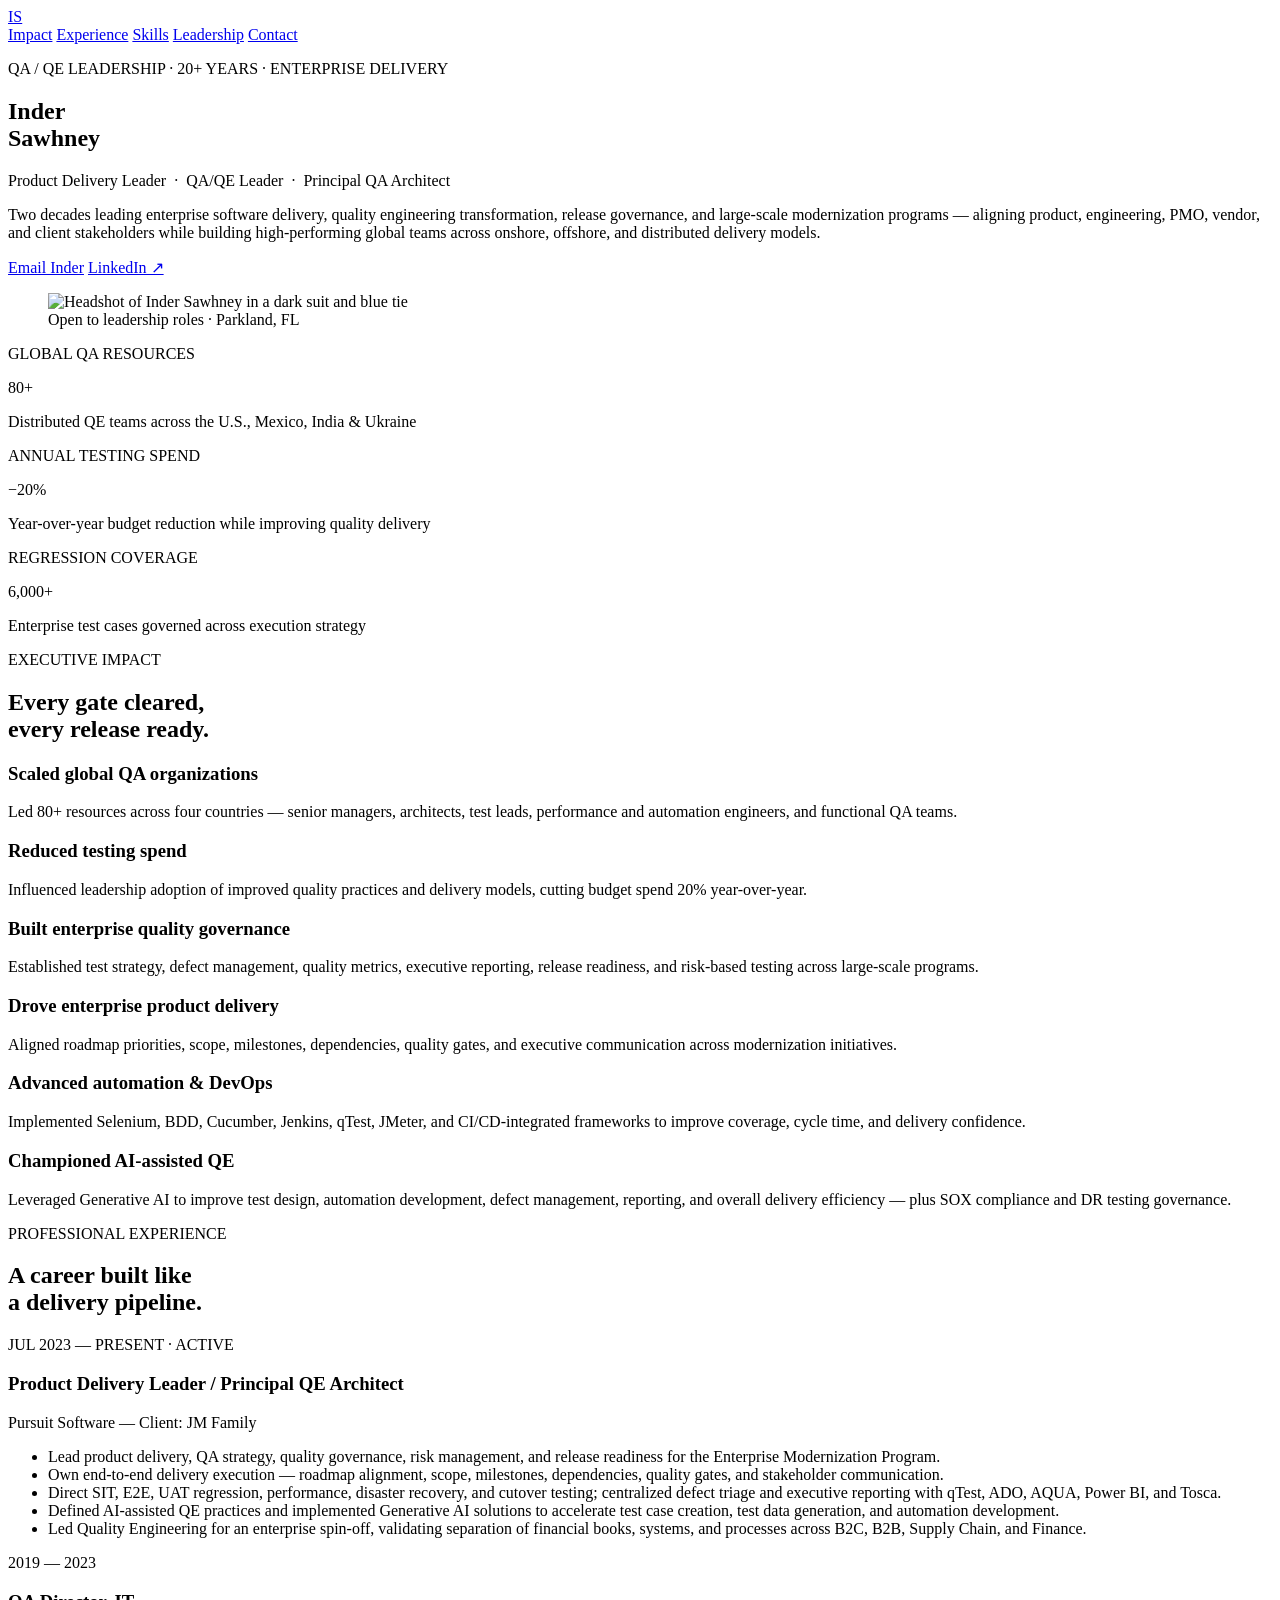
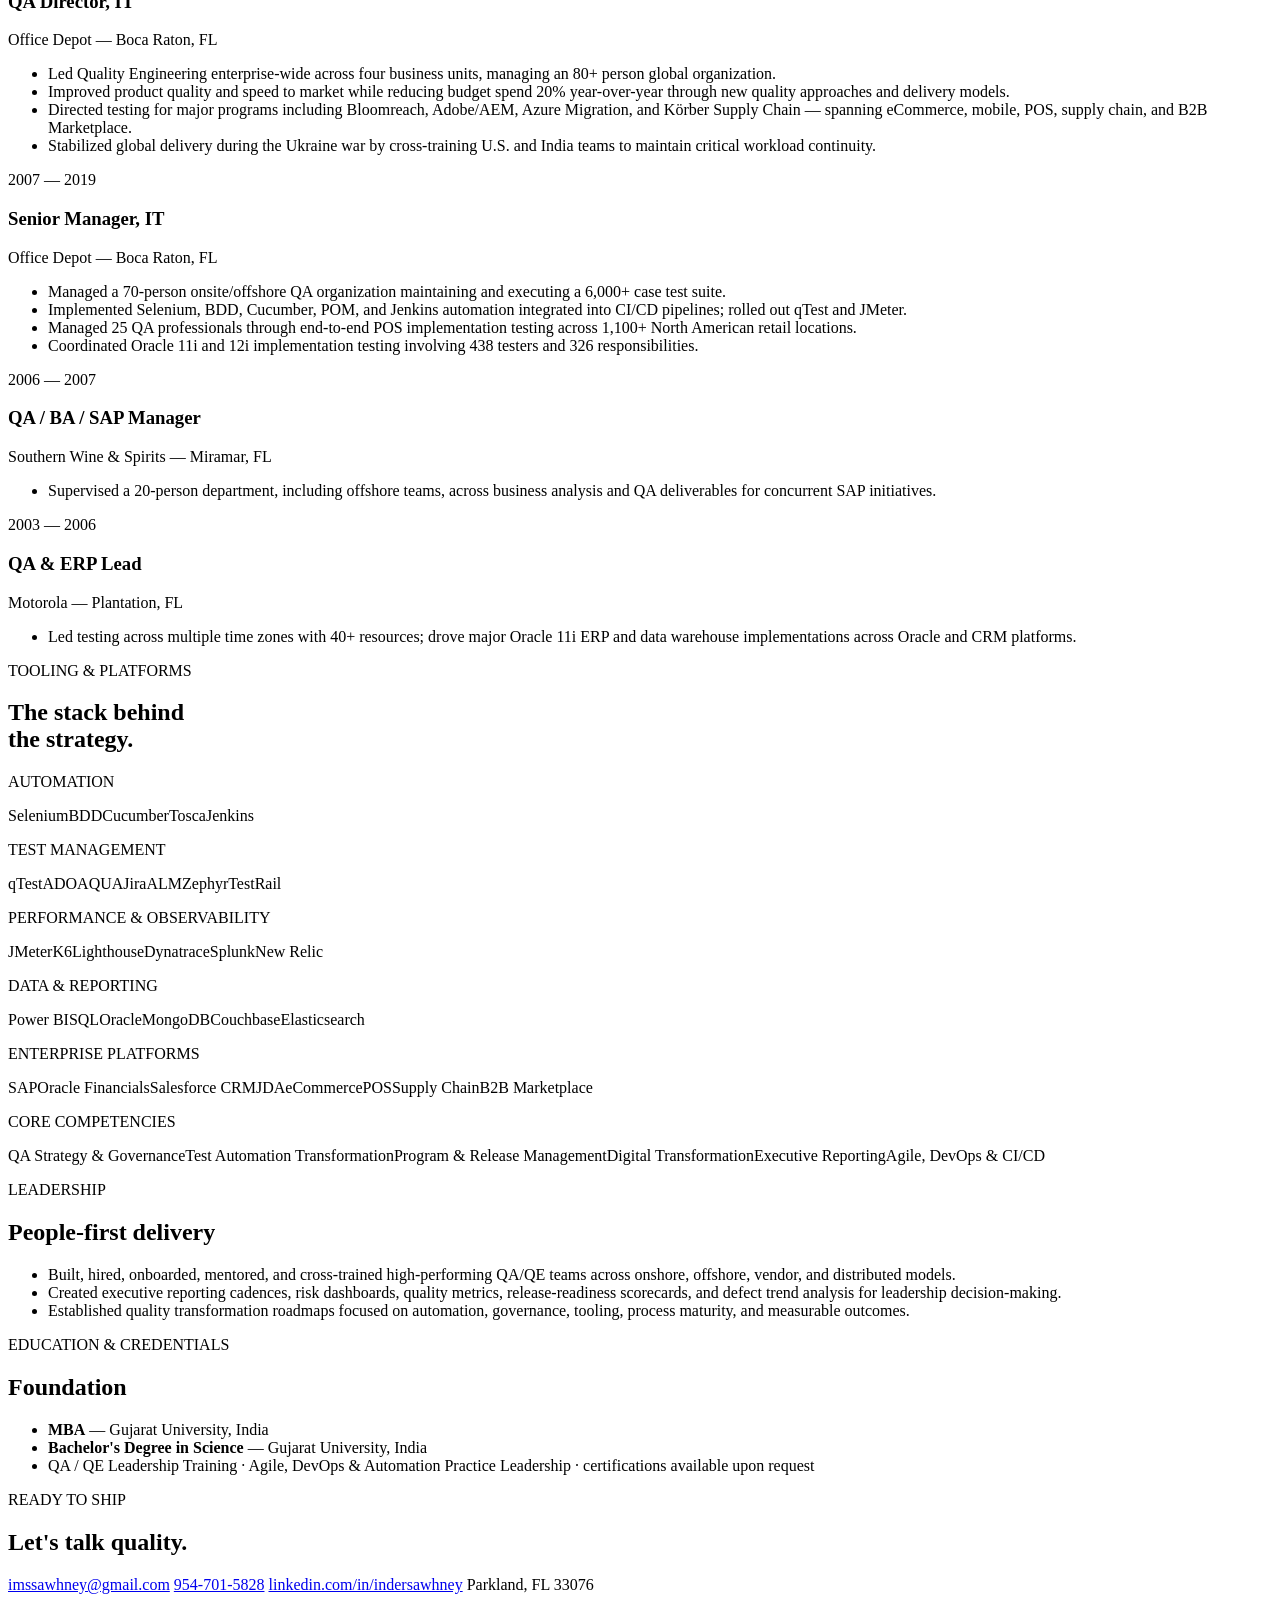
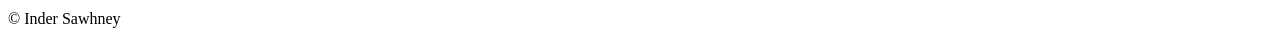
==== index.html @ ab3f5be6 "index.html This HTML file serves as a personal webpage for Inder Sawhney, showcasing his professiona" ====
<!DOCTYPE html>
<html lang="en">
<head>
  <meta charset="UTF-8">
  <meta name="viewport" content="width=device-width, initial-scale=1.0">
  <title>Inder Sawhney — QA/QE &amp; Product Delivery Leader</title>
  <meta name="description" content="Inder Sawhney — QA/QE leader with 20+ years driving enterprise software delivery, quality engineering transformation, and large-scale modernization programs.">
  <link rel="preconnect" href="https://fonts.googleapis.com">
  <link rel="preconnect" href="https://fonts.gstatic.com" crossorigin>
  <link href="https://fonts.googleapis.com/css2?family=Schibsted+Grotesk:wght@500;700;800&family=IBM+Plex+Sans:wght@400;500;600&family=IBM+Plex+Mono:wght@400;500&display=swap" rel="stylesheet">
  <link rel="stylesheet" href="style.css">
</head>
<body>

  <header class="nav">
    <a class="nav-mark" href="#top">IS<span class="nav-dot"></span></a>
    <nav class="nav-links" aria-label="Sections">
      <a href="#impact">Impact</a>
      <a href="#experience">Experience</a>
      <a href="#skills">Skills</a>
      <a href="#leadership">Leadership</a>
      <a href="#contact" class="nav-cta">Contact</a>
    </nav>
  </header>

  <main id="top">

    <!-- ============ HERO ============ -->
    <section class="hero">
      <div class="hero-copy reveal">
        <p class="eyebrow">QA / QE LEADERSHIP · 20+ YEARS · ENTERPRISE DELIVERY</p>
        <h1>Inder<br>Sawhney</h1>
        <p class="hero-title">Product Delivery Leader &nbsp;·&nbsp; QA/QE Leader &nbsp;·&nbsp; Principal QA Architect</p>
        <p class="hero-summary">
          Two decades leading enterprise software delivery, quality engineering
          transformation, release governance, and large-scale modernization
          programs — aligning product, engineering, PMO, vendor, and client
          stakeholders while building high-performing global teams across
          onshore, offshore, and distributed delivery models.
        </p>
        <div class="hero-actions">
          <a class="btn btn-solid" href="mailto:imssawhney@gmail.com">Email Inder</a>
          <a class="btn btn-ghost" href="https://linkedin.com/in/indersawhney" target="_blank" rel="noopener">LinkedIn ↗</a>
        </div>
      </div>

      <figure class="hero-photo reveal">
        <img src="inder-headshot.jpg" alt="Headshot of Inder Sawhney in a dark suit and blue tie" width="900" height="1350">
        <figcaption class="photo-chip"><span class="status-dot"></span>Open to leadership roles · Parkland, FL</figcaption>
      </figure>
    </section>

    <!-- ============ READINESS DASHBOARD ============ -->
    <section class="dash reveal" aria-label="Career highlights">
      <div class="dash-tile">
        <p class="dash-label">GLOBAL QA RESOURCES</p>
        <p class="dash-value">80+</p>
        <p class="dash-note">Distributed QE teams across the U.S., Mexico, India &amp; Ukraine</p>
      </div>
      <div class="dash-tile">
        <p class="dash-label">ANNUAL TESTING SPEND</p>
        <p class="dash-value">−20%</p>
        <p class="dash-note">Year-over-year budget reduction while improving quality delivery</p>
      </div>
      <div class="dash-tile">
        <p class="dash-label">REGRESSION COVERAGE</p>
        <p class="dash-value">6,000+</p>
        <p class="dash-note">Enterprise test cases governed across execution strategy</p>
      </div>
    </section>

    <!-- ============ IMPACT ============ -->
    <section class="section" id="impact">
      <div class="section-head reveal">
        <p class="eyebrow">EXECUTIVE IMPACT</p>
        <h2>Every gate cleared,<br>every release ready.</h2>
      </div>
      <div class="gate-grid">
        <article class="gate reveal">
          <h3>Scaled global QA organizations</h3>
          <p>Led 80+ resources across four countries — senior managers, architects, test leads, performance and automation engineers, and functional QA teams.</p>
        </article>
        <article class="gate reveal">
          <h3>Reduced testing spend</h3>
          <p>Influenced leadership adoption of improved quality practices and delivery models, cutting budget spend 20% year-over-year.</p>
        </article>
        <article class="gate reveal">
          <h3>Built enterprise quality governance</h3>
          <p>Established test strategy, defect management, quality metrics, executive reporting, release readiness, and risk-based testing across large-scale programs.</p>
        </article>
        <article class="gate reveal">
          <h3>Drove enterprise product delivery</h3>
          <p>Aligned roadmap priorities, scope, milestones, dependencies, quality gates, and executive communication across modernization initiatives.</p>
        </article>
        <article class="gate reveal">
          <h3>Advanced automation &amp; DevOps</h3>
          <p>Implemented Selenium, BDD, Cucumber, Jenkins, qTest, JMeter, and CI/CD-integrated frameworks to improve coverage, cycle time, and delivery confidence.</p>
        </article>
        <article class="gate reveal">
          <h3>Championed AI-assisted QE</h3>
          <p>Leveraged Generative AI to improve test design, automation development, defect management, reporting, and overall delivery efficiency — plus SOX compliance and DR testing governance.</p>
        </article>
      </div>
    </section>

    <!-- ============ EXPERIENCE PIPELINE ============ -->
    <section class="section section-dark" id="experience">
      <div class="section-head reveal">
        <p class="eyebrow eyebrow-light">PROFESSIONAL EXPERIENCE</p>
        <h2>A career built like<br>a delivery pipeline.</h2>
      </div>

      <div class="pipeline">

        <article class="stage reveal">
          <div class="stage-rail"><span class="node node-active"></span></div>
          <div class="stage-body">
            <p class="stage-meta">JUL 2023 — PRESENT · <span class="stage-live">ACTIVE</span></p>
            <h3>Product Delivery Leader / Principal QE Architect</h3>
            <p class="stage-org">Pursuit Software — Client: JM Family</p>
            <ul>
              <li>Lead product delivery, QA strategy, quality governance, risk management, and release readiness for the Enterprise Modernization Program.</li>
              <li>Own end-to-end delivery execution — roadmap alignment, scope, milestones, dependencies, quality gates, and stakeholder communication.</li>
              <li>Direct SIT, E2E, UAT regression, performance, disaster recovery, and cutover testing; centralized defect triage and executive reporting with qTest, ADO, AQUA, Power BI, and Tosca.</li>
              <li>Defined AI-assisted QE practices and implemented Generative AI solutions to accelerate test case creation, test data generation, and automation development.</li>
              <li>Led Quality Engineering for an enterprise spin-off, validating separation of financial books, systems, and processes across B2C, B2B, Supply Chain, and Finance.</li>
            </ul>
          </div>
        </article>

        <article class="stage reveal">
          <div class="stage-rail"><span class="node"></span></div>
          <div class="stage-body">
            <p class="stage-meta">2019 — 2023</p>
            <h3>QA Director, IT</h3>
            <p class="stage-org">Office Depot — Boca Raton, FL</p>
            <ul>
              <li>Led Quality Engineering enterprise-wide across four business units, managing an 80+ person global organization.</li>
              <li>Improved product quality and speed to market while reducing budget spend 20% year-over-year through new quality approaches and delivery models.</li>
              <li>Directed testing for major programs including Bloomreach, Adobe/AEM, Azure Migration, and Körber Supply Chain — spanning eCommerce, mobile, POS, supply chain, and B2B Marketplace.</li>
              <li>Stabilized global delivery during the Ukraine war by cross-training U.S. and India teams to maintain critical workload continuity.</li>
            </ul>
          </div>
        </article>

        <article class="stage reveal">
          <div class="stage-rail"><span class="node"></span></div>
          <div class="stage-body">
            <p class="stage-meta">2007 — 2019</p>
            <h3>Senior Manager, IT</h3>
            <p class="stage-org">Office Depot — Boca Raton, FL</p>
            <ul>
              <li>Managed a 70-person onsite/offshore QA organization maintaining and executing a 6,000+ case test suite.</li>
              <li>Implemented Selenium, BDD, Cucumber, POM, and Jenkins automation integrated into CI/CD pipelines; rolled out qTest and JMeter.</li>
              <li>Managed 25 QA professionals through end-to-end POS implementation testing across 1,100+ North American retail locations.</li>
              <li>Coordinated Oracle 11i and 12i implementation testing involving 438 testers and 326 responsibilities.</li>
            </ul>
          </div>
        </article>

        <article class="stage reveal">
          <div class="stage-rail"><span class="node"></span></div>
          <div class="stage-body">
            <p class="stage-meta">2006 — 2007</p>
            <h3>QA / BA / SAP Manager</h3>
            <p class="stage-org">Southern Wine &amp; Spirits — Miramar, FL</p>
            <ul>
              <li>Supervised a 20-person department, including offshore teams, across business analysis and QA deliverables for concurrent SAP initiatives.</li>
            </ul>
          </div>
        </article>

        <article class="stage reveal">
          <div class="stage-rail"><span class="node node-last"></span></div>
          <div class="stage-body">
            <p class="stage-meta">2003 — 2006</p>
            <h3>QA &amp; ERP Lead</h3>
            <p class="stage-org">Motorola — Plantation, FL</p>
            <ul>
              <li>Led testing across multiple time zones with 40+ resources; drove major Oracle 11i ERP and data warehouse implementations across Oracle and CRM platforms.</li>
            </ul>
          </div>
        </article>

      </div>
    </section>

    <!-- ============ SKILLS ============ -->
    <section class="section" id="skills">
      <div class="section-head reveal">
        <p class="eyebrow">TOOLING &amp; PLATFORMS</p>
        <h2>The stack behind<br>the strategy.</h2>
      </div>

      <div class="skills reveal">
        <div class="skill-row">
          <p class="skill-label">AUTOMATION</p>
          <p class="skill-chips"><span>Selenium</span><span>BDD</span><span>Cucumber</span><span>Tosca</span><span>Jenkins</span></p>
        </div>
        <div class="skill-row">
          <p class="skill-label">TEST MANAGEMENT</p>
          <p class="skill-chips"><span>qTest</span><span>ADO</span><span>AQUA</span><span>Jira</span><span>ALM</span><span>Zephyr</span><span>TestRail</span></p>
        </div>
        <div class="skill-row">
          <p class="skill-label">PERFORMANCE &amp; OBSERVABILITY</p>
          <p class="skill-chips"><span>JMeter</span><span>K6</span><span>Lighthouse</span><span>Dynatrace</span><span>Splunk</span><span>New Relic</span></p>
        </div>
        <div class="skill-row">
          <p class="skill-label">DATA &amp; REPORTING</p>
          <p class="skill-chips"><span>Power BI</span><span>SQL</span><span>Oracle</span><span>MongoDB</span><span>Couchbase</span><span>Elasticsearch</span></p>
        </div>
        <div class="skill-row">
          <p class="skill-label">ENTERPRISE PLATFORMS</p>
          <p class="skill-chips"><span>SAP</span><span>Oracle Financials</span><span>Salesforce CRM</span><span>JDA</span><span>eCommerce</span><span>POS</span><span>Supply Chain</span><span>B2B Marketplace</span></p>
        </div>
        <div class="skill-row">
          <p class="skill-label">CORE COMPETENCIES</p>
          <p class="skill-chips"><span>QA Strategy &amp; Governance</span><span>Test Automation Transformation</span><span>Program &amp; Release Management</span><span>Digital Transformation</span><span>Executive Reporting</span><span>Agile, DevOps &amp; CI/CD</span></p>
        </div>
      </div>
    </section>

    <!-- ============ LEADERSHIP + EDUCATION ============ -->
    <section class="section section-split" id="leadership">
      <div class="split-col reveal">
        <p class="eyebrow">LEADERSHIP</p>
        <h2 class="h2-small">People-first delivery</h2>
        <ul class="plain-list">
          <li>Built, hired, onboarded, mentored, and cross-trained high-performing QA/QE teams across onshore, offshore, vendor, and distributed models.</li>
          <li>Created executive reporting cadences, risk dashboards, quality metrics, release-readiness scorecards, and defect trend analysis for leadership decision-making.</li>
          <li>Established quality transformation roadmaps focused on automation, governance, tooling, process maturity, and measurable outcomes.</li>
        </ul>
      </div>
      <div class="split-col reveal">
        <p class="eyebrow">EDUCATION &amp; CREDENTIALS</p>
        <h2 class="h2-small">Foundation</h2>
        <ul class="plain-list">
          <li><strong>MBA</strong> — Gujarat University, India</li>
          <li><strong>Bachelor's Degree in Science</strong> — Gujarat University, India</li>
          <li>QA / QE Leadership Training · Agile, DevOps &amp; Automation Practice Leadership · certifications available upon request</li>
        </ul>
      </div>
    </section>

    <!-- ============ CONTACT ============ -->
    <footer class="contact" id="contact">
      <div class="contact-inner reveal">
        <p class="eyebrow eyebrow-light">READY TO SHIP</p>
        <h2>Let's talk quality.</h2>
        <div class="contact-links">
          <a href="mailto:imssawhney@gmail.com">imssawhney@gmail.com</a>
          <a href="tel:+19547015828">954-701-5828</a>
          <a href="https://linkedin.com/in/indersawhney" target="_blank" rel="noopener">linkedin.com/in/indersawhney</a>
          <span>Parkland, FL 33076</span>
        </div>
        <p class="footnote">© <span id="year"></span> Inder Sawhney</p>
      </div>
    </footer>

  </main>

  <script src="script.js"></script>
</body>
</html>
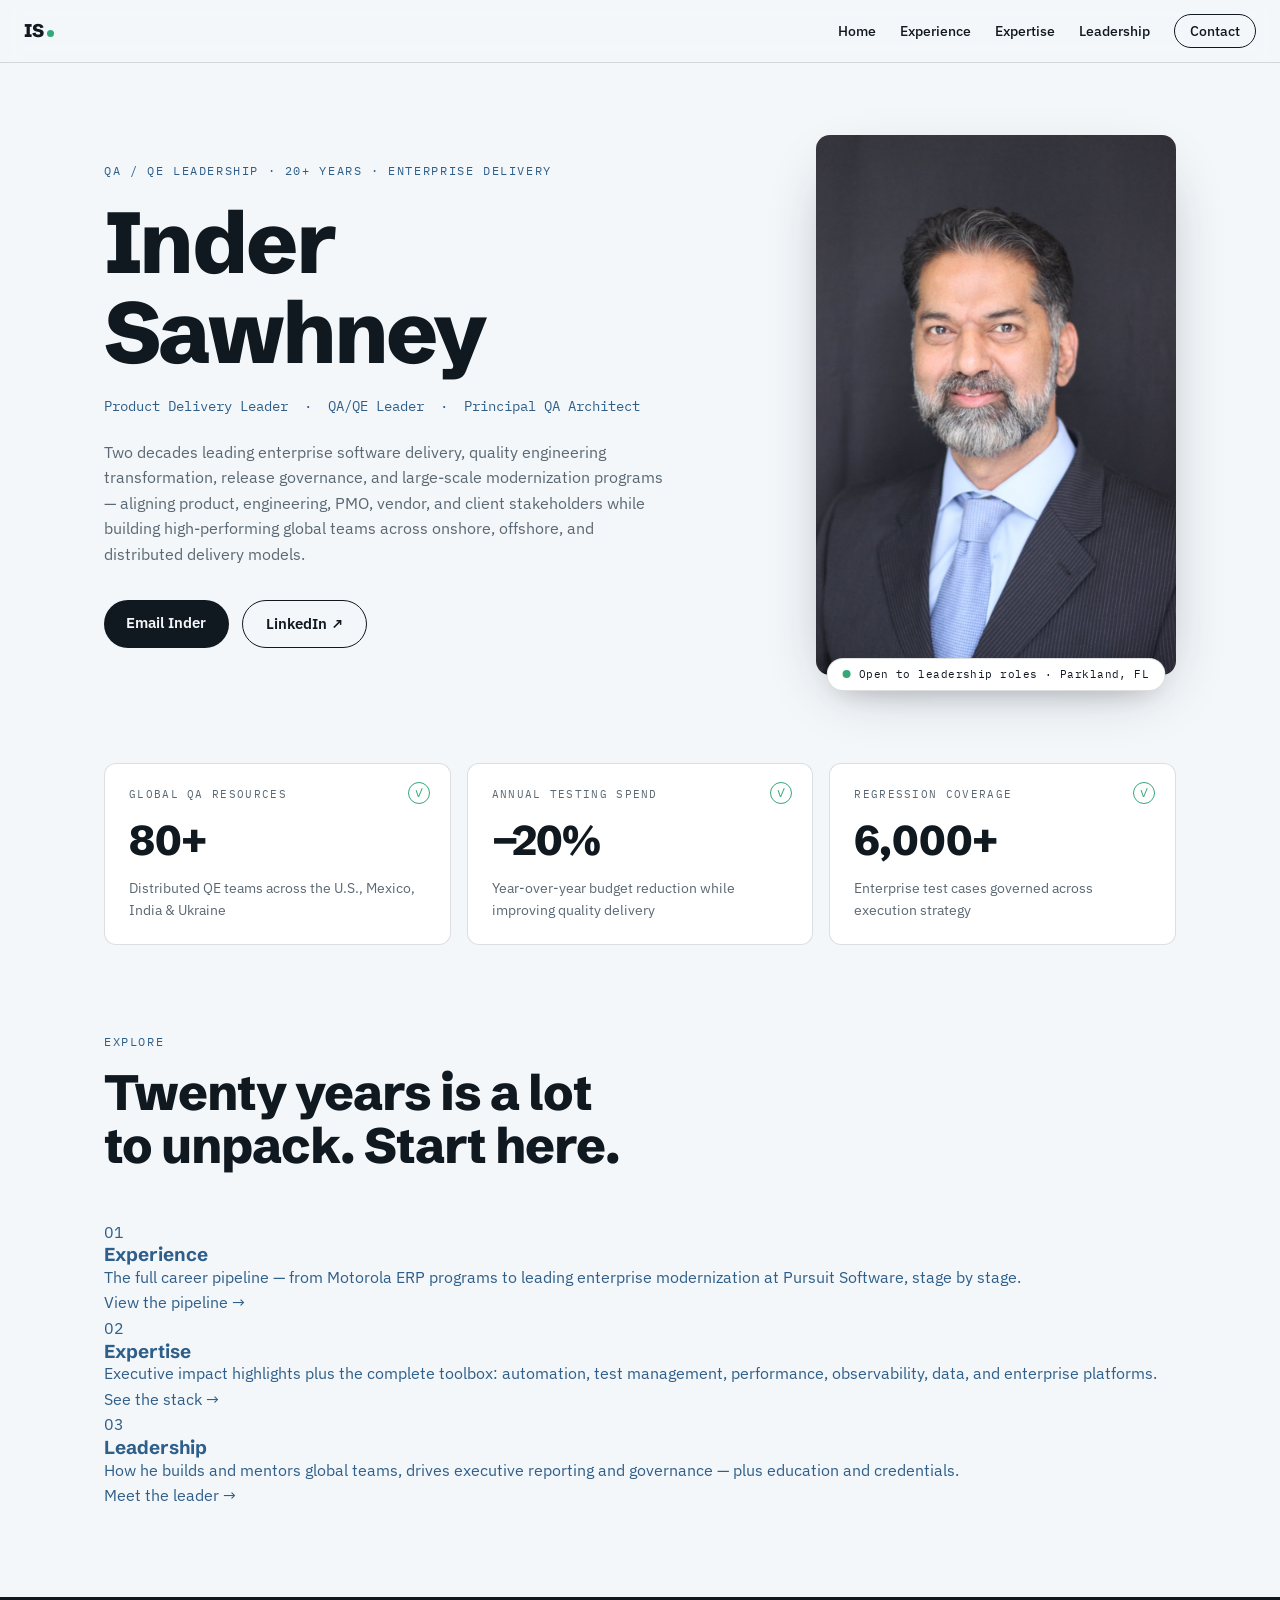
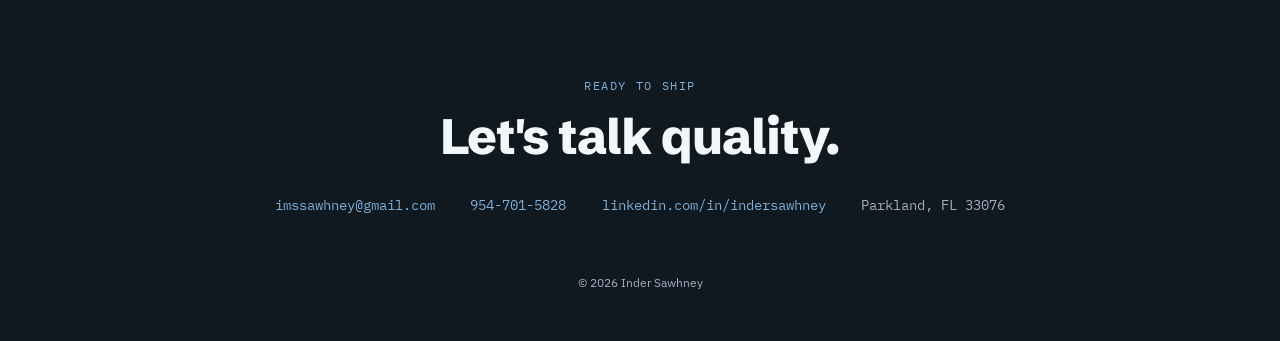
==== commit ae41dc68: "Revise navigation and section structure in index.html Updated navigation links and sections in index" ====
--- a/index.html
+++ b/index.html
@@ -13,17 +13,17 @@
 <body>
 
   <header class="nav">
-    <a class="nav-mark" href="#top">IS<span class="nav-dot"></span></a>
-    <nav class="nav-links" aria-label="Sections">
-      <a href="#impact">Impact</a>
-      <a href="#experience">Experience</a>
-      <a href="#skills">Skills</a>
-      <a href="#leadership">Leadership</a>
+    <a class="nav-mark" href="index.html">IS<span class="nav-dot"></span></a>
+    <nav class="nav-links" aria-label="Pages">
+      <a href="index.html" class="active">Home</a>
+      <a href="experience.html">Experience</a>
+      <a href="expertise.html">Expertise</a>
+      <a href="leadership.html">Leadership</a>
       <a href="#contact" class="nav-cta">Contact</a>
     </nav>
   </header>
 
-  <main id="top">
+  <main>
 
     <!-- ============ HERO ============ -->
     <section class="hero">
@@ -69,176 +69,32 @@
       </div>
     </section>
 
-    <!-- ============ IMPACT ============ -->
-    <section class="section" id="impact">
+    <!-- ============ EXPLORE ============ -->
+    <section class="section" id="explore">
       <div class="section-head reveal">
-        <p class="eyebrow">EXECUTIVE IMPACT</p>
-        <h2>Every gate cleared,<br>every release ready.</h2>
-      </div>
-      <div class="gate-grid">
-        <article class="gate reveal">
-          <h3>Scaled global QA organizations</h3>
-          <p>Led 80+ resources across four countries — senior managers, architects, test leads, performance and automation engineers, and functional QA teams.</p>
-        </article>
-        <article class="gate reveal">
-          <h3>Reduced testing spend</h3>
-          <p>Influenced leadership adoption of improved quality practices and delivery models, cutting budget spend 20% year-over-year.</p>
-        </article>
-        <article class="gate reveal">
-          <h3>Built enterprise quality governance</h3>
-          <p>Established test strategy, defect management, quality metrics, executive reporting, release readiness, and risk-based testing across large-scale programs.</p>
-        </article>
-        <article class="gate reveal">
-          <h3>Drove enterprise product delivery</h3>
-          <p>Aligned roadmap priorities, scope, milestones, dependencies, quality gates, and executive communication across modernization initiatives.</p>
-        </article>
-        <article class="gate reveal">
-          <h3>Advanced automation &amp; DevOps</h3>
-          <p>Implemented Selenium, BDD, Cucumber, Jenkins, qTest, JMeter, and CI/CD-integrated frameworks to improve coverage, cycle time, and delivery confidence.</p>
-        </article>
-        <article class="gate reveal">
-          <h3>Championed AI-assisted QE</h3>
-          <p>Leveraged Generative AI to improve test design, automation development, defect management, reporting, and overall delivery efficiency — plus SOX compliance and DR testing governance.</p>
-        </article>
-      </div>
-    </section>
-
-    <!-- ============ EXPERIENCE PIPELINE ============ -->
-    <section class="section section-dark" id="experience">
-      <div class="section-head reveal">
-        <p class="eyebrow eyebrow-light">PROFESSIONAL EXPERIENCE</p>
-        <h2>A career built like<br>a delivery pipeline.</h2>
+        <p class="eyebrow">EXPLORE</p>
+        <h2>Twenty years is a lot<br>to unpack. Start here.</h2>
       </div>
 
-      <div class="pipeline">
-
-        <article class="stage reveal">
-          <div class="stage-rail"><span class="node node-active"></span></div>
-          <div class="stage-body">
-            <p class="stage-meta">JUL 2023 — PRESENT · <span class="stage-live">ACTIVE</span></p>
-            <h3>Product Delivery Leader / Principal QE Architect</h3>
-            <p class="stage-org">Pursuit Software — Client: JM Family</p>
-            <ul>
-              <li>Lead product delivery, QA strategy, quality governance, risk management, and release readiness for the Enterprise Modernization Program.</li>
-              <li>Own end-to-end delivery execution — roadmap alignment, scope, milestones, dependencies, quality gates, and stakeholder communication.</li>
-              <li>Direct SIT, E2E, UAT regression, performance, disaster recovery, and cutover testing; centralized defect triage and executive reporting with qTest, ADO, AQUA, Power BI, and Tosca.</li>
-              <li>Defined AI-assisted QE practices and implemented Generative AI solutions to accelerate test case creation, test data generation, and automation development.</li>
-              <li>Led Quality Engineering for an enterprise spin-off, validating separation of financial books, systems, and processes across B2C, B2B, Supply Chain, and Finance.</li>
-            </ul>
-          </div>
-        </article>
-
-        <article class="stage reveal">
-          <div class="stage-rail"><span class="node"></span></div>
-          <div class="stage-body">
-            <p class="stage-meta">2019 — 2023</p>
-            <h3>QA Director, IT</h3>
-            <p class="stage-org">Office Depot — Boca Raton, FL</p>
-            <ul>
-              <li>Led Quality Engineering enterprise-wide across four business units, managing an 80+ person global organization.</li>
-              <li>Improved product quality and speed to market while reducing budget spend 20% year-over-year through new quality approaches and delivery models.</li>
-              <li>Directed testing for major programs including Bloomreach, Adobe/AEM, Azure Migration, and Körber Supply Chain — spanning eCommerce, mobile, POS, supply chain, and B2B Marketplace.</li>
-              <li>Stabilized global delivery during the Ukraine war by cross-training U.S. and India teams to maintain critical workload continuity.</li>
-            </ul>
-          </div>
-        </article>
-
-        <article class="stage reveal">
-          <div class="stage-rail"><span class="node"></span></div>
-          <div class="stage-body">
-            <p class="stage-meta">2007 — 2019</p>
-            <h3>Senior Manager, IT</h3>
-            <p class="stage-org">Office Depot — Boca Raton, FL</p>
-            <ul>
-              <li>Managed a 70-person onsite/offshore QA organization maintaining and executing a 6,000+ case test suite.</li>
-              <li>Implemented Selenium, BDD, Cucumber, POM, and Jenkins automation integrated into CI/CD pipelines; rolled out qTest and JMeter.</li>
-              <li>Managed 25 QA professionals through end-to-end POS implementation testing across 1,100+ North American retail locations.</li>
-              <li>Coordinated Oracle 11i and 12i implementation testing involving 438 testers and 326 responsibilities.</li>
-            </ul>
-          </div>
-        </article>
-
-        <article class="stage reveal">
-          <div class="stage-rail"><span class="node"></span></div>
-          <div class="stage-body">
-            <p class="stage-meta">2006 — 2007</p>
-            <h3>QA / BA / SAP Manager</h3>
-            <p class="stage-org">Southern Wine &amp; Spirits — Miramar, FL</p>
-            <ul>
-              <li>Supervised a 20-person department, including offshore teams, across business analysis and QA deliverables for concurrent SAP initiatives.</li>
-            </ul>
-          </div>
-        </article>
-
-        <article class="stage reveal">
-          <div class="stage-rail"><span class="node node-last"></span></div>
-          <div class="stage-body">
-            <p class="stage-meta">2003 — 2006</p>
-            <h3>QA &amp; ERP Lead</h3>
-            <p class="stage-org">Motorola — Plantation, FL</p>
-            <ul>
-              <li>Led testing across multiple time zones with 40+ resources; drove major Oracle 11i ERP and data warehouse implementations across Oracle and CRM platforms.</li>
-            </ul>
-          </div>
-        </article>
-
-      </div>
-    </section>
-
-    <!-- ============ SKILLS ============ -->
-    <section class="section" id="skills">
-      <div class="section-head reveal">
-        <p class="eyebrow">TOOLING &amp; PLATFORMS</p>
-        <h2>The stack behind<br>the strategy.</h2>
-      </div>
-
-      <div class="skills reveal">
-        <div class="skill-row">
-          <p class="skill-label">AUTOMATION</p>
-          <p class="skill-chips"><span>Selenium</span><span>BDD</span><span>Cucumber</span><span>Tosca</span><span>Jenkins</span></p>
-        </div>
-        <div class="skill-row">
-          <p class="skill-label">TEST MANAGEMENT</p>
-          <p class="skill-chips"><span>qTest</span><span>ADO</span><span>AQUA</span><span>Jira</span><span>ALM</span><span>Zephyr</span><span>TestRail</span></p>
-        </div>
-        <div class="skill-row">
-          <p class="skill-label">PERFORMANCE &amp; OBSERVABILITY</p>
-          <p class="skill-chips"><span>JMeter</span><span>K6</span><span>Lighthouse</span><span>Dynatrace</span><span>Splunk</span><span>New Relic</span></p>
-        </div>
-        <div class="skill-row">
-          <p class="skill-label">DATA &amp; REPORTING</p>
-          <p class="skill-chips"><span>Power BI</span><span>SQL</span><span>Oracle</span><span>MongoDB</span><span>Couchbase</span><span>Elasticsearch</span></p>
-        </div>
-        <div class="skill-row">
-          <p class="skill-label">ENTERPRISE PLATFORMS</p>
-          <p class="skill-chips"><span>SAP</span><span>Oracle Financials</span><span>Salesforce CRM</span><span>JDA</span><span>eCommerce</span><span>POS</span><span>Supply Chain</span><span>B2B Marketplace</span></p>
-        </div>
-        <div class="skill-row">
-          <p class="skill-label">CORE COMPETENCIES</p>
-          <p class="skill-chips"><span>QA Strategy &amp; Governance</span><span>Test Automation Transformation</span><span>Program &amp; Release Management</span><span>Digital Transformation</span><span>Executive Reporting</span><span>Agile, DevOps &amp; CI/CD</span></p>
-        </div>
-      </div>
-    </section>
-
-    <!-- ============ LEADERSHIP + EDUCATION ============ -->
-    <section class="section section-split" id="leadership">
-      <div class="split-col reveal">
-        <p class="eyebrow">LEADERSHIP</p>
-        <h2 class="h2-small">People-first delivery</h2>
-        <ul class="plain-list">
-          <li>Built, hired, onboarded, mentored, and cross-trained high-performing QA/QE teams across onshore, offshore, vendor, and distributed models.</li>
-          <li>Created executive reporting cadences, risk dashboards, quality metrics, release-readiness scorecards, and defect trend analysis for leadership decision-making.</li>
-          <li>Established quality transformation roadmaps focused on automation, governance, tooling, process maturity, and measurable outcomes.</li>
-        </ul>
-      </div>
-      <div class="split-col reveal">
-        <p class="eyebrow">EDUCATION &amp; CREDENTIALS</p>
-        <h2 class="h2-small">Foundation</h2>
-        <ul class="plain-list">
-          <li><strong>MBA</strong> — Gujarat University, India</li>
-          <li><strong>Bachelor's Degree in Science</strong> — Gujarat University, India</li>
-          <li>QA / QE Leadership Training · Agile, DevOps &amp; Automation Practice Leadership · certifications available upon request</li>
-        </ul>
+      <div class="explore-grid">
+        <a class="explore-card reveal" href="experience.html">
+          <p class="explore-num">01</p>
+          <h3>Experience</h3>
+          <p>The full career pipeline — from Motorola ERP programs to leading enterprise modernization at Pursuit Software, stage by stage.</p>
+          <span class="explore-go">View the pipeline →</span>
+        </a>
+        <a class="explore-card reveal" href="expertise.html">
+          <p class="explore-num">02</p>
+          <h3>Expertise</h3>
+          <p>Executive impact highlights plus the complete toolbox: automation, test management, performance, observability, data, and enterprise platforms.</p>
+          <span class="explore-go">See the stack →</span>
+        </a>
+        <a class="explore-card reveal" href="leadership.html">
+          <p class="explore-num">03</p>
+          <h3>Leadership</h3>
+          <p>How he builds and mentors global teams, drives executive reporting and governance — plus education and credentials.</p>
+          <span class="explore-go">Meet the leader →</span>
+        </a>
       </div>
     </section>
 
--- a/style.css
+++ b/style.css
@@ -0,0 +1,513 @@
+/* ==========================================================
+   Inder Sawhney — QA/QE & Product Delivery Leader
+   Palette drawn from the headshot: charcoal pinstripe,
+   ice-blue shirt & tie, with a single "pass" green reserved
+   for status signals only.
+   ========================================================== */
+
+:root {
+  --ink:        #101820;   /* charcoal, blue-cast */
+  --slate:      #18242F;   /* dark panels */
+  --slate-2:    #21313F;   /* raised dark surfaces */
+  --paper:      #F4F7FA;   /* cool white */
+  --card:       #FFFFFF;
+  --steel:      #7FB0D8;   /* tie blue */
+  --steel-deep: #2E5F8A;   /* links, accents on light */
+  --pass:       #35A87A;   /* status green — signals only */
+  --line:       rgba(16, 24, 32, 0.14);
+  --line-light: rgba(244, 247, 250, 0.16);
+  --muted:      #5A6873;
+  --muted-light:#9FB1C0;
+
+  --font-display: "Schibsted Grotesk", sans-serif;
+  --font-body:    "IBM Plex Sans", sans-serif;
+  --font-mono:    "IBM Plex Mono", monospace;
+
+  --max: 1120px;
+}
+
+* { margin: 0; padding: 0; box-sizing: border-box; }
+
+html { scroll-behavior: smooth; }
+
+body {
+  font-family: var(--font-body);
+  color: var(--ink);
+  background: var(--paper);
+  line-height: 1.6;
+  -webkit-font-smoothing: antialiased;
+}
+
+h1, h2, h3 { font-family: var(--font-display); line-height: 1.05; }
+
+a { color: var(--steel-deep); text-decoration: none; }
+
+/* ---------- shared bits ---------- */
+
+.eyebrow {
+  font-family: var(--font-mono);
+  font-size: 0.72rem;
+  letter-spacing: 0.14em;
+  color: var(--steel-deep);
+  margin-bottom: 1rem;
+}
+.eyebrow-light { color: var(--steel); }
+
+.section {
+  max-width: var(--max);
+  margin: 0 auto;
+  padding: 5.5rem 1.5rem;
+}
+
+.section-head { margin-bottom: 3rem; }
+
+h2 {
+  font-size: clamp(2rem, 4.5vw, 3.1rem);
+  font-weight: 800;
+  letter-spacing: -0.02em;
+}
+.h2-small { font-size: clamp(1.5rem, 3vw, 2rem); margin-bottom: 1.25rem; }
+
+/* ---------- nav ---------- */
+
+.nav {
+  position: sticky;
+  top: 0;
+  z-index: 20;
+  display: flex;
+  justify-content: space-between;
+  align-items: center;
+  padding: 0.85rem 1.5rem;
+  background: rgba(244, 247, 250, 0.88);
+  backdrop-filter: blur(10px);
+  border-bottom: 1px solid var(--line);
+}
+
+.nav-mark {
+  font-family: var(--font-display);
+  font-weight: 800;
+  font-size: 1.15rem;
+  color: var(--ink);
+  display: inline-flex;
+  align-items: baseline;
+  gap: 3px;
+}
+.nav-dot {
+  width: 7px; height: 7px;
+  border-radius: 50%;
+  background: var(--pass);
+  display: inline-block;
+}
+
+.nav-links { display: flex; gap: 1.5rem; align-items: center; }
+.nav-links a {
+  font-size: 0.9rem;
+  font-weight: 500;
+  color: var(--ink);
+}
+.nav-links a:hover { color: var(--steel-deep); }
+.nav-cta {
+  border: 1px solid var(--ink);
+  border-radius: 999px;
+  padding: 0.3rem 0.95rem;
+}
+.nav-cta:hover { background: var(--ink); color: var(--paper) !important; }
+
+/* ---------- hero ---------- */
+
+.hero {
+  max-width: var(--max);
+  margin: 0 auto;
+  padding: 4.5rem 1.5rem 3rem;
+  display: grid;
+  grid-template-columns: 1.35fr 1fr;
+  gap: 3.5rem;
+  align-items: center;
+}
+
+.hero h1 {
+  font-size: clamp(3rem, 8vw, 5.4rem);
+  font-weight: 800;
+  letter-spacing: -0.03em;
+  margin-bottom: 1.1rem;
+}
+
+.hero-title {
+  font-family: var(--font-mono);
+  font-size: 0.85rem;
+  color: var(--steel-deep);
+  margin-bottom: 1.4rem;
+}
+
+.hero-summary {
+  color: var(--muted);
+  max-width: 56ch;
+  margin-bottom: 2rem;
+}
+
+.hero-actions { display: flex; gap: 0.85rem; flex-wrap: wrap; }
+
+.btn {
+  font-weight: 600;
+  font-size: 0.92rem;
+  padding: 0.7rem 1.4rem;
+  border-radius: 999px;
+  transition: transform 0.15s ease, background 0.15s ease, color 0.15s ease;
+}
+.btn:hover { transform: translateY(-2px); }
+.btn-solid { background: var(--ink); color: var(--paper); }
+.btn-solid:hover { background: var(--slate-2); }
+.btn-ghost { border: 1px solid var(--ink); color: var(--ink); }
+.btn-ghost:hover { background: var(--ink); color: var(--paper); }
+
+.hero-photo {
+  position: relative;
+  justify-self: end;
+  max-width: 360px;
+  width: 100%;
+}
+.hero-photo img {
+  width: 100%;
+  height: auto;
+  display: block;
+  border-radius: 14px;
+  box-shadow: 0 24px 60px -24px rgba(16, 24, 32, 0.45);
+}
+.photo-chip {
+  position: absolute;
+  left: 50%;
+  bottom: -16px;
+  transform: translateX(-50%);
+  white-space: nowrap;
+  background: var(--card);
+  border: 1px solid var(--line);
+  border-radius: 999px;
+  padding: 0.4rem 0.95rem;
+  font-family: var(--font-mono);
+  font-size: 0.7rem;
+  letter-spacing: 0.04em;
+  display: inline-flex;
+  align-items: center;
+  gap: 0.5rem;
+  box-shadow: 0 8px 24px -12px rgba(16, 24, 32, 0.35);
+}
+.status-dot {
+  width: 8px; height: 8px;
+  border-radius: 50%;
+  background: var(--pass);
+  animation: pulse 2.2s ease-in-out infinite;
+}
+
+@keyframes pulse {
+  0%, 100% { box-shadow: 0 0 0 0 rgba(53, 168, 122, 0.45); }
+  50%      { box-shadow: 0 0 0 6px rgba(53, 168, 122, 0); }
+}
+
+/* ---------- readiness dashboard ---------- */
+
+.dash {
+  max-width: var(--max);
+  margin: 2.5rem auto 0;
+  padding: 0 1.5rem;
+  display: grid;
+  grid-template-columns: repeat(3, 1fr);
+  gap: 1rem;
+}
+
+.dash-tile {
+  background: var(--card);
+  border: 1px solid var(--line);
+  border-radius: 12px;
+  padding: 1.4rem 1.5rem;
+  position: relative;
+}
+.dash-tile::before {
+  content: "✓";
+  position: absolute;
+  top: 1.15rem;
+  right: 1.25rem;
+  font-family: var(--font-mono);
+  font-size: 0.8rem;
+  color: var(--pass);
+  border: 1px solid var(--pass);
+  border-radius: 50%;
+  width: 20px; height: 20px;
+  display: grid;
+  place-items: center;
+}
+.dash-label {
+  font-family: var(--font-mono);
+  font-size: 0.68rem;
+  letter-spacing: 0.12em;
+  color: var(--muted);
+}
+.dash-value {
+  font-family: var(--font-display);
+  font-size: 2.6rem;
+  font-weight: 800;
+  letter-spacing: -0.02em;
+  margin: 0.2rem 0 0.3rem;
+}
+.dash-note { font-size: 0.85rem; color: var(--muted); }
+
+/* ---------- impact gates ---------- */
+
+.gate-grid {
+  display: grid;
+  grid-template-columns: repeat(3, 1fr);
+  gap: 1rem;
+}
+
+.gate {
+  background: var(--card);
+  border: 1px solid var(--line);
+  border-radius: 12px;
+  padding: 1.5rem;
+  transition: transform 0.18s ease, box-shadow 0.18s ease;
+}
+.gate:hover {
+  transform: translateY(-4px);
+  box-shadow: 0 18px 40px -22px rgba(16, 24, 32, 0.35);
+}
+.gate h3 {
+  font-size: 1.05rem;
+  font-weight: 700;
+  margin-bottom: 0.6rem;
+  padding-left: 1.35rem;
+  position: relative;
+}
+.gate h3::before {
+  content: "✓";
+  position: absolute;
+  left: 0;
+  top: 0.05rem;
+  color: var(--pass);
+  font-family: var(--font-mono);
+  font-size: 0.9rem;
+}
+.gate p { font-size: 0.9rem; color: var(--muted); }
+
+/* ---------- experience pipeline (signature) ---------- */
+
+.section-dark {
+  max-width: none;
+  background: var(--ink);
+  color: var(--paper);
+}
+.section-dark .section-head,
+.pipeline {
+  max-width: var(--max);
+  margin-left: auto;
+  margin-right: auto;
+}
+.section-dark { padding: 5.5rem 1.5rem; }
+
+.pipeline { position: relative; }
+
+.stage {
+  display: grid;
+  grid-template-columns: 40px 1fr;
+  gap: 1.25rem;
+  padding-bottom: 3rem;
+}
+
+.stage-rail {
+  position: relative;
+  display: flex;
+  justify-content: center;
+}
+.stage-rail::before {
+  content: "";
+  position: absolute;
+  top: 18px;
+  bottom: -18px;
+  width: 2px;
+  background: var(--line-light);
+}
+.stage:last-child .stage-rail::before { display: none; }
+
+.node {
+  position: relative;
+  z-index: 1;
+  width: 14px; height: 14px;
+  margin-top: 5px;
+  border-radius: 50%;
+  background: var(--ink);
+  border: 2px solid var(--steel);
+}
+.node-active {
+  background: var(--pass);
+  border-color: var(--pass);
+  animation: pulse 2.2s ease-in-out infinite;
+}
+
+.stage-meta {
+  font-family: var(--font-mono);
+  font-size: 0.72rem;
+  letter-spacing: 0.12em;
+  color: var(--muted-light);
+  margin-bottom: 0.4rem;
+}
+.stage-live { color: var(--pass); }
+
+.stage-body h3 {
+  font-size: 1.35rem;
+  font-weight: 700;
+  color: var(--paper);
+}
+.stage-org {
+  font-size: 0.95rem;
+  color: var(--steel);
+  margin: 0.2rem 0 0.9rem;
+}
+.stage-body ul {
+  list-style: none;
+  display: grid;
+  gap: 0.55rem;
+}
+.stage-body li {
+  font-size: 0.92rem;
+  color: var(--muted-light);
+  padding-left: 1.1rem;
+  position: relative;
+}
+.stage-body li::before {
+  content: "";
+  position: absolute;
+  left: 0;
+  top: 0.62em;
+  width: 5px; height: 5px;
+  border-radius: 1px;
+  background: var(--steel);
+}
+
+/* ---------- skills ---------- */
+
+.skills {
+  border-top: 1px solid var(--line);
+}
+.skill-row {
+  display: grid;
+  grid-template-columns: 240px 1fr;
+  gap: 1.5rem;
+  padding: 1.4rem 0;
+  border-bottom: 1px solid var(--line);
+  align-items: start;
+}
+.skill-label {
+  font-family: var(--font-mono);
+  font-size: 0.7rem;
+  letter-spacing: 0.12em;
+  color: var(--muted);
+  padding-top: 0.45rem;
+}
+.skill-chips {
+  display: flex;
+  flex-wrap: wrap;
+  gap: 0.5rem;
+}
+.skill-chips span {
+  background: var(--card);
+  border: 1px solid var(--line);
+  border-radius: 999px;
+  padding: 0.32rem 0.85rem;
+  font-size: 0.83rem;
+  font-weight: 500;
+}
+
+/* ---------- leadership / education split ---------- */
+
+.section-split {
+  display: grid;
+  grid-template-columns: 1fr 1fr;
+  gap: 4rem;
+}
+.plain-list {
+  list-style: none;
+  display: grid;
+  gap: 0.8rem;
+}
+.plain-list li {
+  font-size: 0.93rem;
+  color: var(--muted);
+  padding-left: 1.1rem;
+  position: relative;
+}
+.plain-list li strong { color: var(--ink); }
+.plain-list li::before {
+  content: "";
+  position: absolute;
+  left: 0;
+  top: 0.62em;
+  width: 5px; height: 5px;
+  border-radius: 1px;
+  background: var(--steel-deep);
+}
+
+/* ---------- contact ---------- */
+
+.contact {
+  background: var(--ink);
+  color: var(--paper);
+  padding: 5rem 1.5rem 3rem;
+  text-align: center;
+}
+.contact h2 { margin-bottom: 2rem; }
+.contact-links {
+  display: flex;
+  justify-content: center;
+  flex-wrap: wrap;
+  gap: 0.8rem 2.2rem;
+  font-family: var(--font-mono);
+  font-size: 0.85rem;
+}
+.contact-links a { color: var(--steel); }
+.contact-links a:hover { color: var(--paper); }
+.contact-links span { color: var(--muted-light); }
+.footnote {
+  margin-top: 3.5rem;
+  font-size: 0.78rem;
+  color: var(--muted-light);
+}
+
+/* ---------- reveal animation ---------- */
+
+.reveal {
+  opacity: 0;
+  transform: translateY(18px);
+  transition: opacity 0.6s ease, transform 0.6s ease;
+}
+.reveal.visible { opacity: 1; transform: none; }
+
+@media (prefers-reduced-motion: reduce) {
+  html { scroll-behavior: auto; }
+  .reveal { opacity: 1; transform: none; transition: none; }
+  .status-dot, .node-active { animation: none; }
+  .btn:hover, .gate:hover { transform: none; }
+}
+
+/* ---------- responsive ---------- */
+
+@media (max-width: 900px) {
+  .hero { grid-template-columns: 1fr; gap: 2.5rem; }
+  .hero-photo { justify-self: start; max-width: 300px; }
+  .dash { grid-template-columns: 1fr; }
+  .gate-grid { grid-template-columns: 1fr 1fr; }
+  .section-split { grid-template-columns: 1fr; gap: 3rem; }
+  .skill-row { grid-template-columns: 1fr; gap: 0.5rem; }
+  .skill-label { padding-top: 0; }
+}
+
+@media (max-width: 600px) {
+  .nav-links { gap: 0.9rem; }
+  .nav-links a:not(.nav-cta) { display: none; }
+  .gate-grid { grid-template-columns: 1fr; }
+  .photo-chip { font-size: 0.62rem; }
+}
+
+/* visible keyboard focus */
+a:focus-visible, .btn:focus-visible {
+  outline: 2px solid var(--steel-deep);
+  outline-offset: 3px;
+  border-radius: 6px;
+}
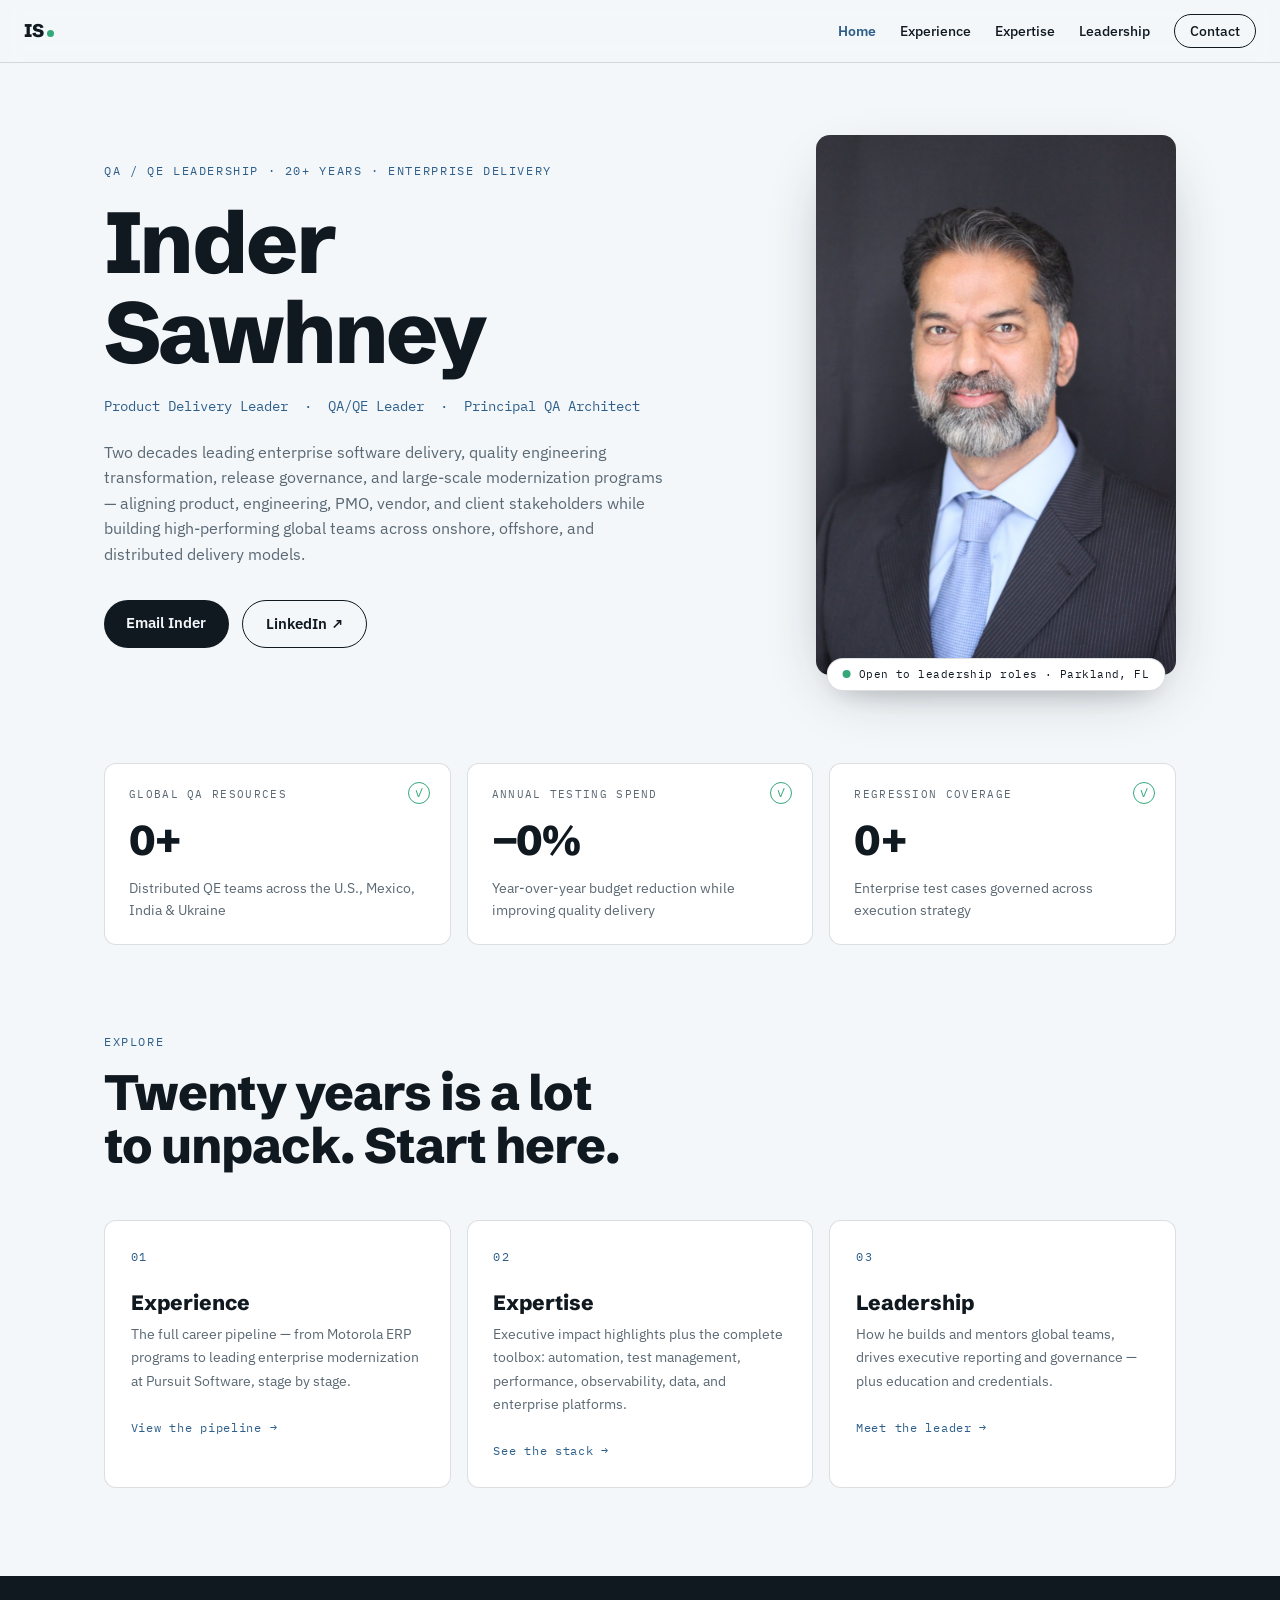
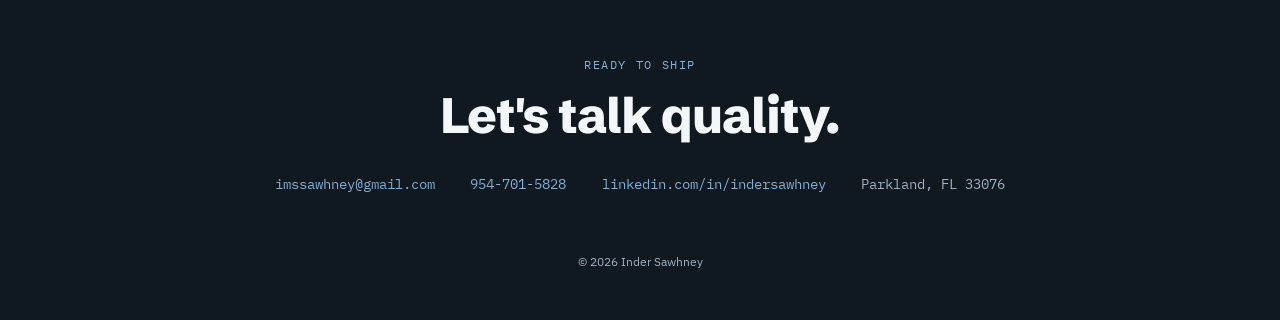
==== commit 60937f5c: "Update dashboard values to use span elements" ====
--- a/index.html
+++ b/index.html
@@ -54,17 +54,17 @@
     <section class="dash reveal" aria-label="Career highlights">
       <div class="dash-tile">
         <p class="dash-label">GLOBAL QA RESOURCES</p>
-        <p class="dash-value">80+</p>
+        <p class="dash-value"><span class="count" data-target="80">0</span>+</p>
         <p class="dash-note">Distributed QE teams across the U.S., Mexico, India &amp; Ukraine</p>
       </div>
       <div class="dash-tile">
         <p class="dash-label">ANNUAL TESTING SPEND</p>
-        <p class="dash-value">−20%</p>
+        <p class="dash-value">−<span class="count" data-target="20">0</span>%</p>
         <p class="dash-note">Year-over-year budget reduction while improving quality delivery</p>
       </div>
       <div class="dash-tile">
         <p class="dash-label">REGRESSION COVERAGE</p>
-        <p class="dash-value">6,000+</p>
+        <p class="dash-value"><span class="count" data-target="6000">0</span>+</p>
         <p class="dash-note">Enterprise test cases governed across execution strategy</p>
       </div>
     </section>
--- a/style.css
+++ b/style.css
@@ -511,3 +511,104 @@
   outline-offset: 3px;
   border-radius: 6px;
 }
+
+/* ==========================================================
+   Multi-page additions
+   ========================================================== */
+
+/* active nav link */
+.nav-links a.active {
+  color: var(--steel-deep);
+  font-weight: 600;
+}
+
+/* sub-page hero */
+.page-hero {
+  max-width: var(--max);
+  margin: 0 auto;
+  padding: 4.5rem 1.5rem 3.5rem;
+}
+.page-hero h1 {
+  font-size: clamp(2.4rem, 6vw, 4.2rem);
+  font-weight: 800;
+  letter-spacing: -0.03em;
+  margin-bottom: 1.2rem;
+}
+.page-intro {
+  color: var(--muted);
+  max-width: 62ch;
+  font-size: 1.02rem;
+}
+
+/* explore cards on home */
+.explore-grid {
+  display: grid;
+  grid-template-columns: repeat(3, 1fr);
+  gap: 1rem;
+}
+.explore-card {
+  display: block;
+  background: var(--card);
+  border: 1px solid var(--line);
+  border-radius: 12px;
+  padding: 1.7rem 1.6rem 1.5rem;
+  color: var(--ink);
+  transition: transform 0.18s ease, box-shadow 0.18s ease, border-color 0.18s ease;
+}
+.explore-card:hover {
+  transform: translateY(-5px);
+  box-shadow: 0 20px 44px -22px rgba(16, 24, 32, 0.4);
+  border-color: var(--steel-deep);
+}
+.explore-num {
+  font-family: var(--font-mono);
+  font-size: 0.72rem;
+  letter-spacing: 0.14em;
+  color: var(--steel-deep);
+  margin-bottom: 1.6rem;
+}
+.explore-card h3 {
+  font-size: 1.3rem;
+  font-weight: 800;
+  margin-bottom: 0.55rem;
+}
+.explore-card p:not(.explore-num) {
+  font-size: 0.9rem;
+  color: var(--muted);
+  margin-bottom: 1.4rem;
+}
+.explore-go {
+  font-family: var(--font-mono);
+  font-size: 0.75rem;
+  letter-spacing: 0.06em;
+  color: var(--steel-deep);
+}
+.explore-card:hover .explore-go { text-decoration: underline; }
+
+/* section spacing helpers for sub-pages */
+.section-tight { padding-top: 1.5rem; }
+.section-flush { padding-top: 3.5rem; }
+
+/* wide gate card + two-column gate grid */
+.gate-wide { grid-column: 1 / -1; }
+.gate-grid-two { grid-template-columns: 1fr 1fr; }
+
+/* prev/next pager */
+.pager {
+  display: flex;
+  justify-content: space-between;
+  gap: 1rem;
+  padding-top: 3rem;
+  padding-bottom: 4rem;
+}
+
+@media (max-width: 900px) {
+  .explore-grid { grid-template-columns: 1fr; }
+  .gate-grid-two { grid-template-columns: 1fr; }
+}
+@media (max-width: 600px) {
+  .pager { flex-direction: column; align-items: stretch; text-align: center; }
+}
+@media (prefers-reduced-motion: reduce) {
+  .explore-card:hover { transform: none; }
+}
